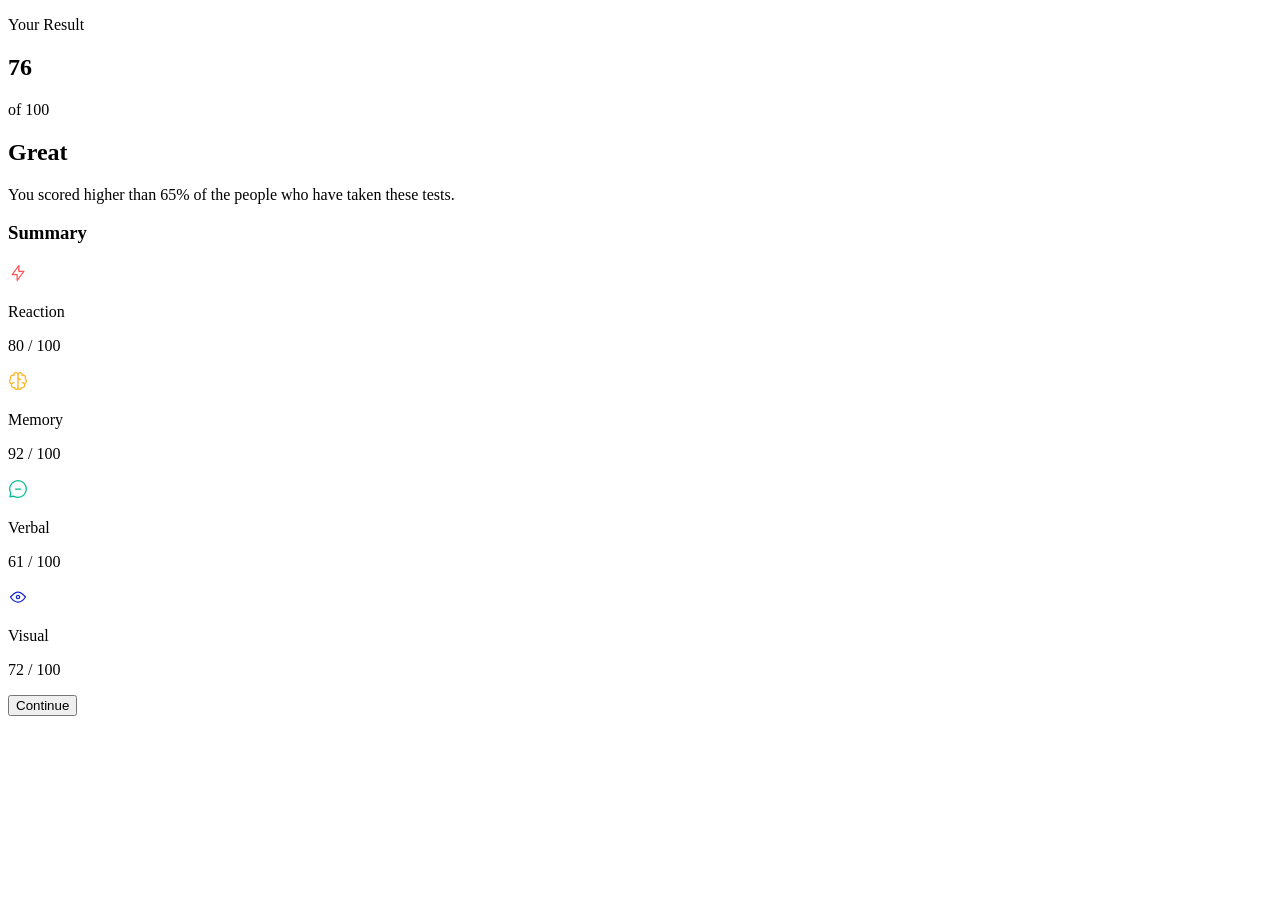
==== Meus arquivos/index.html @ 968757b9 "html quase pronto" ====
<!DOCTYPE html>
<html lang="en">
<head>
    <meta charset="UTF-8">
    <meta http-equiv="X-UA-Compatible" content="IE=edge">
    <meta name="viewport" content="width=device-width, initial-scale=1.0">
    <link rel="icon" type="image/png" sizes="32x32" href="favicon-32x32.png">
    <link rel="stylesheet" href="index.css">
    <title>Frontend Mentor | Results summary component</title>
</head>
<body>
    <main>
        <section>
            <div>
                <p>Your Result</p>
                <h1>76</h1>
                <p>of 100</p>
                <h2>Great</h2>
                <p>You scored higher than 65% of the people who have taken these tests.</p>
            </div>
        </section>
        <section>
            <div>
                <h3>Summary</h3>
                
                <svg xmlns="http://www.w3.org/2000/svg" width="20" height="20" fill="none" viewBox="0 0 20 20"><path stroke="#F55" stroke-linecap="round" stroke-linejoin="round" stroke-width="1.25" d="M10.833 8.333V2.5l-6.666 9.167h5V17.5l6.666-9.167h-5Z"/></svg>
                <p>Reaction</p>
                <p>80 / 100</p>
                
                <svg xmlns="http://www.w3.org/2000/svg" width="20" height="20" fill="none" viewBox="0 0 20 20"><path stroke="#FFB21E" stroke-linecap="round" stroke-linejoin="round" stroke-width="1.25" d="M5.833 11.667a2.5 2.5 0 1 0 .834 4.858"/><path stroke="#FFB21E" stroke-linecap="round" stroke-linejoin="round" stroke-width="1.25" d="M3.553 13.004a3.333 3.333 0 0 1-.728-5.53m.025-.067a2.083 2.083 0 0 1 2.983-2.824m.199.054A2.083 2.083 0 1 1 10 3.75v12.917a1.667 1.667 0 0 1-3.333 0M10 5.833a2.5 2.5 0 0 0 2.5 2.5m1.667 3.334a2.5 2.5 0 1 1-.834 4.858"/><path stroke="#FFB21E" stroke-linecap="round" stroke-linejoin="round" stroke-width="1.25" d="M16.447 13.004a3.334 3.334 0 0 0 .728-5.53m-.025-.067a2.083 2.083 0 0 0-2.983-2.824M10 3.75a2.085 2.085 0 0 1 2.538-2.033 2.084 2.084 0 0 1 1.43 2.92m-.635 12.03a1.667 1.667 0 0 1-3.333 0"/></svg>
                <p>Memory</p>
                <p>92 / 100</p>
                
                <svg xmlns="http://www.w3.org/2000/svg" width="20" height="20" fill="none" viewBox="0 0 20 20"><path stroke="#00BB8F" stroke-linecap="round" stroke-linejoin="round" stroke-width="1.25" d="M7.5 10h5M10 18.333A8.333 8.333 0 1 0 1.667 10c0 1.518.406 2.942 1.115 4.167l-.699 3.75 3.75-.699A8.295 8.295 0 0 0 10 18.333Z"/></svg>
                <p>Verbal</p>
                <p>61 / 100</p>
                
                <svg xmlns="http://www.w3.org/2000/svg" width="20" height="20" fill="none" viewBox="0 0 20 20"><path stroke="#1125D6" stroke-linecap="round" stroke-linejoin="round" stroke-width="1.25" d="M10 11.667a1.667 1.667 0 1 0 0-3.334 1.667 1.667 0 0 0 0 3.334Z"/><path stroke="#1125D6" stroke-linecap="round" stroke-linejoin="round" stroke-width="1.25" d="M17.5 10c-1.574 2.492-4.402 5-7.5 5s-5.926-2.508-7.5-5C4.416 7.632 6.66 5 10 5s5.584 2.632 7.5 5Z"/></svg>
                <p>Visual</p>
                <p>72 / 100</p>

                <button>Continue</button>
            </div>
        </section>
    </main>
    
</body>


</html>
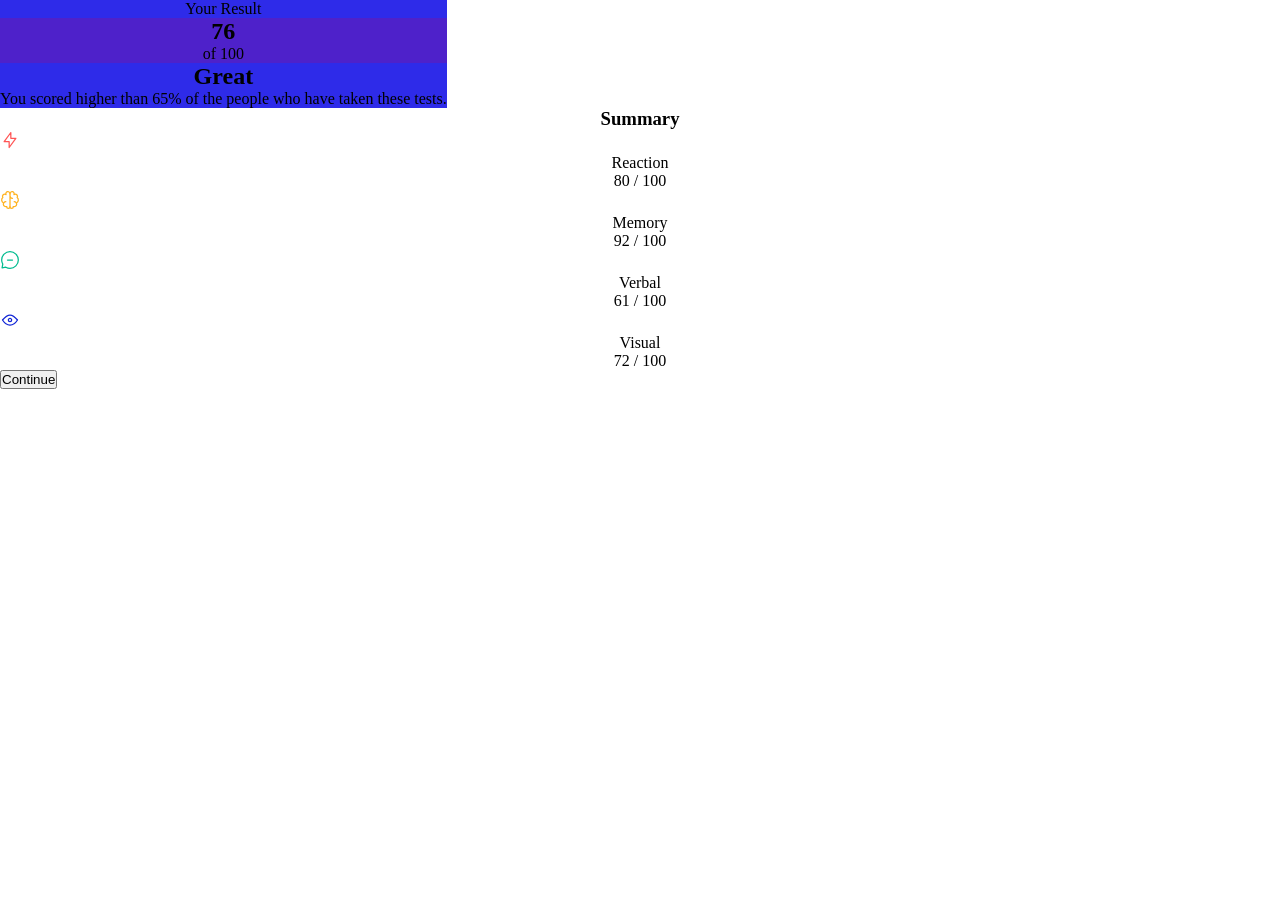
==== commit b195fb7d: "css" ====
--- a/Meus arquivos/index.html
+++ b/Meus arquivos/index.html
@@ -11,10 +11,12 @@
 <body>
     <main>
         <section>
-            <div>
+            <div class="azul">
                 <p>Your Result</p>
+                <div class="bola">
                 <h1>76</h1>
                 <p>of 100</p>
+                </div>
                 <h2>Great</h2>
                 <p>You scored higher than 65% of the people who have taken these tests.</p>
             </div>
--- a/Meus arquivos/index.css
+++ b/Meus arquivos/index.css
@@ -0,0 +1,22 @@
+* {
+    margin: 0;
+    padding: 0;
+    box-sizing: border-box;
+}
+
+.azul {
+    background-color: hsl(241, 81%, 54%);
+    display: inline-block;
+    left: 50%;
+    right: 50%;
+
+}
+
+.bola {
+    background-color: hsla(256, 72%, 46%, 1)
+}
+
+p, h1, h2, h3 {
+    text-align: center;
+}
+
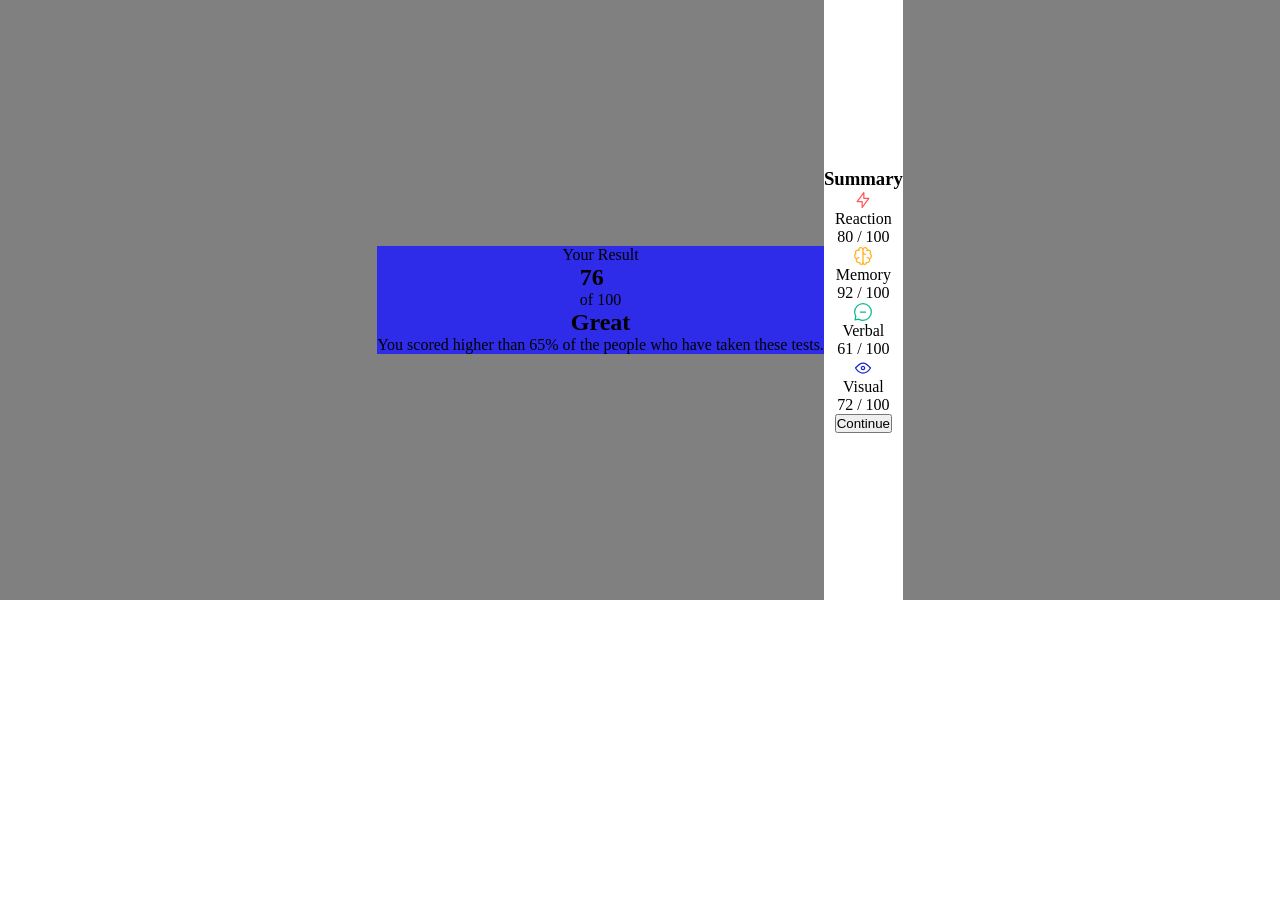
==== commit b1818175: "css organizado" ====
--- a/Meus arquivos/index.html
+++ b/Meus arquivos/index.html
@@ -9,9 +9,9 @@
     <title>Frontend Mentor | Results summary component</title>
 </head>
 <body>
-    <main>
+    <main class="principal">
         <section>
-            <div class="azul">
+            <div class="container">
                 <p>Your Result</p>
                 <div class="bola">
                 <h1>76</h1>
@@ -22,7 +22,7 @@
             </div>
         </section>
         <section>
-            <div>
+            <div class="conteudo">
                 <h3>Summary</h3>
                 
                 <svg xmlns="http://www.w3.org/2000/svg" width="20" height="20" fill="none" viewBox="0 0 20 20"><path stroke="#F55" stroke-linecap="round" stroke-linejoin="round" stroke-width="1.25" d="M10.833 8.333V2.5l-6.666 9.167h5V17.5l6.666-9.167h-5Z"/></svg>
--- a/Meus arquivos/index.css
+++ b/Meus arquivos/index.css
@@ -4,19 +4,32 @@
     box-sizing: border-box;
 }
 
-.azul {
-    background-color: hsl(241, 81%, 54%);
-    display: inline-block;
-    left: 50%;
-    right: 50%;
+.principal {
+    display: flex;
+    flex-direction: row;
+    justify-content: center;
+    align-items: center;
+    background-color: gray;
 
 }
 
-.bola {
-    background-color: hsla(256, 72%, 46%, 1)
+.container {
+    display: flex;
+    flex-direction: column;
+    justify-content: center;
+    align-items: center;
+    background-color: hsl(241, 81%, 54%);
+    
+
 }
 
-p, h1, h2, h3 {
-    text-align: center;
+.conteudo {
+    display: flex;
+    flex-direction: column;
+    justify-content: center;
+    align-items: center;
+    height: 600px;
+    background-color: white;
+
 }
 
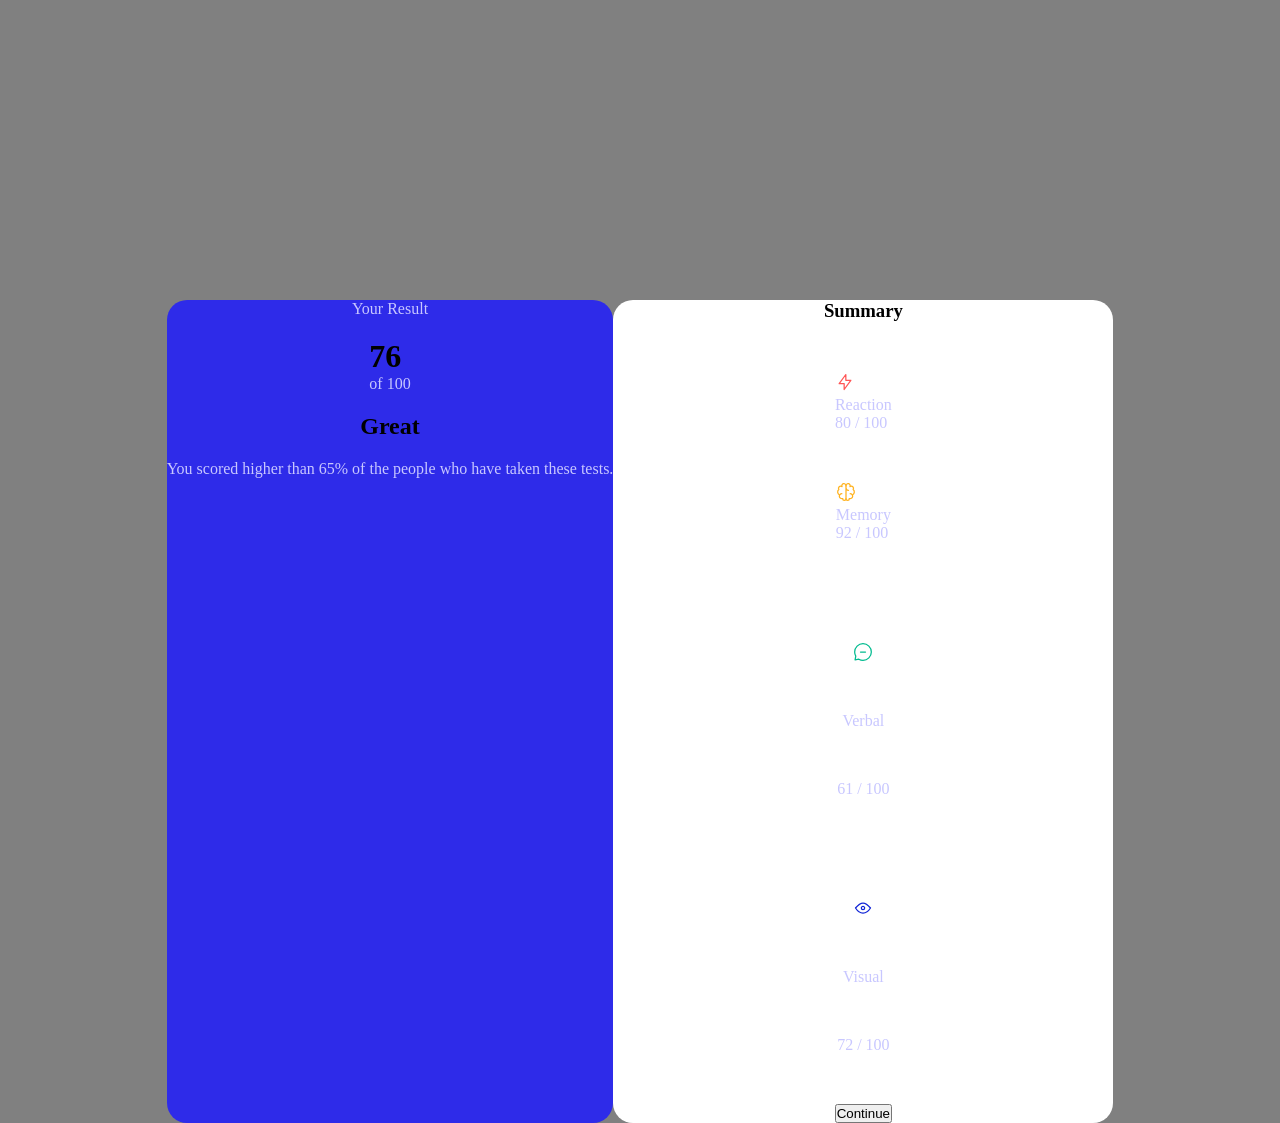
==== commit d7a0eb57: "organizar pra continuar progamação" ====
--- a/Meus arquivos/index.html
+++ b/Meus arquivos/index.html
@@ -8,9 +8,8 @@
     <link rel="stylesheet" href="index.css">
     <title>Frontend Mentor | Results summary component</title>
 </head>
-<body>
-    <main class="principal">
-        <section>
+<body class="principal">
+        
             <div class="container">
                 <p>Your Result</p>
                 <div class="bola">
@@ -20,31 +19,35 @@
                 <h2>Great</h2>
                 <p>You scored higher than 65% of the people who have taken these tests.</p>
             </div>
-        </section>
-        <section>
+        
             <div class="conteudo">
                 <h3>Summary</h3>
-                
+                <section class="itens">
                 <svg xmlns="http://www.w3.org/2000/svg" width="20" height="20" fill="none" viewBox="0 0 20 20"><path stroke="#F55" stroke-linecap="round" stroke-linejoin="round" stroke-width="1.25" d="M10.833 8.333V2.5l-6.666 9.167h5V17.5l6.666-9.167h-5Z"/></svg>
                 <p>Reaction</p>
                 <p>80 / 100</p>
-                
+                 </section>
+                 <section class="itens">
                 <svg xmlns="http://www.w3.org/2000/svg" width="20" height="20" fill="none" viewBox="0 0 20 20"><path stroke="#FFB21E" stroke-linecap="round" stroke-linejoin="round" stroke-width="1.25" d="M5.833 11.667a2.5 2.5 0 1 0 .834 4.858"/><path stroke="#FFB21E" stroke-linecap="round" stroke-linejoin="round" stroke-width="1.25" d="M3.553 13.004a3.333 3.333 0 0 1-.728-5.53m.025-.067a2.083 2.083 0 0 1 2.983-2.824m.199.054A2.083 2.083 0 1 1 10 3.75v12.917a1.667 1.667 0 0 1-3.333 0M10 5.833a2.5 2.5 0 0 0 2.5 2.5m1.667 3.334a2.5 2.5 0 1 1-.834 4.858"/><path stroke="#FFB21E" stroke-linecap="round" stroke-linejoin="round" stroke-width="1.25" d="M16.447 13.004a3.334 3.334 0 0 0 .728-5.53m-.025-.067a2.083 2.083 0 0 0-2.983-2.824M10 3.75a2.085 2.085 0 0 1 2.538-2.033 2.084 2.084 0 0 1 1.43 2.92m-.635 12.03a1.667 1.667 0 0 1-3.333 0"/></svg>
                 <p>Memory</p>
                 <p>92 / 100</p>
+                </section>
                 
+                <section class="itens"></section>
                 <svg xmlns="http://www.w3.org/2000/svg" width="20" height="20" fill="none" viewBox="0 0 20 20"><path stroke="#00BB8F" stroke-linecap="round" stroke-linejoin="round" stroke-width="1.25" d="M7.5 10h5M10 18.333A8.333 8.333 0 1 0 1.667 10c0 1.518.406 2.942 1.115 4.167l-.699 3.75 3.75-.699A8.295 8.295 0 0 0 10 18.333Z"/></svg>
                 <p>Verbal</p>
                 <p>61 / 100</p>
+                </section>
                 
+                <section class="itens"></section>
                 <svg xmlns="http://www.w3.org/2000/svg" width="20" height="20" fill="none" viewBox="0 0 20 20"><path stroke="#1125D6" stroke-linecap="round" stroke-linejoin="round" stroke-width="1.25" d="M10 11.667a1.667 1.667 0 1 0 0-3.334 1.667 1.667 0 0 0 0 3.334Z"/><path stroke="#1125D6" stroke-linecap="round" stroke-linejoin="round" stroke-width="1.25" d="M17.5 10c-1.574 2.492-4.402 5-7.5 5s-5.926-2.508-7.5-5C4.416 7.632 6.66 5 10 5s5.584 2.632 7.5 5Z"/></svg>
                 <p>Visual</p>
                 <p>72 / 100</p>
+                </section>
 
                 <button>Continue</button>
             </div>
-        </section>
-    </main>
+       
     
 </body>
 
--- a/Meus arquivos/index.css
+++ b/Meus arquivos/index.css
@@ -8,17 +8,17 @@
     display: flex;
     flex-direction: row;
     justify-content: center;
-    align-items: center;
     background-color: gray;
-
+    margin-top: 300px;   
 }
 
 .container {
     display: flex;
     flex-direction: column;
-    justify-content: center;
     align-items: center;
     background-color: hsl(241, 81%, 54%);
+    border-radius: 20px;
+    gap: 20px;
     
 
 }
@@ -26,10 +26,19 @@
 .conteudo {
     display: flex;
     flex-direction: column;
-    justify-content: center;
     align-items: center;
-    height: 600px;
     background-color: white;
+    border-radius: 20px;
+    gap: 50px;
+    width: 500px;
 
 }
 
+p {
+    color: hsl(241, 100%, 89%);    
+}
+
+
+.itens {
+    flex: row;
+}
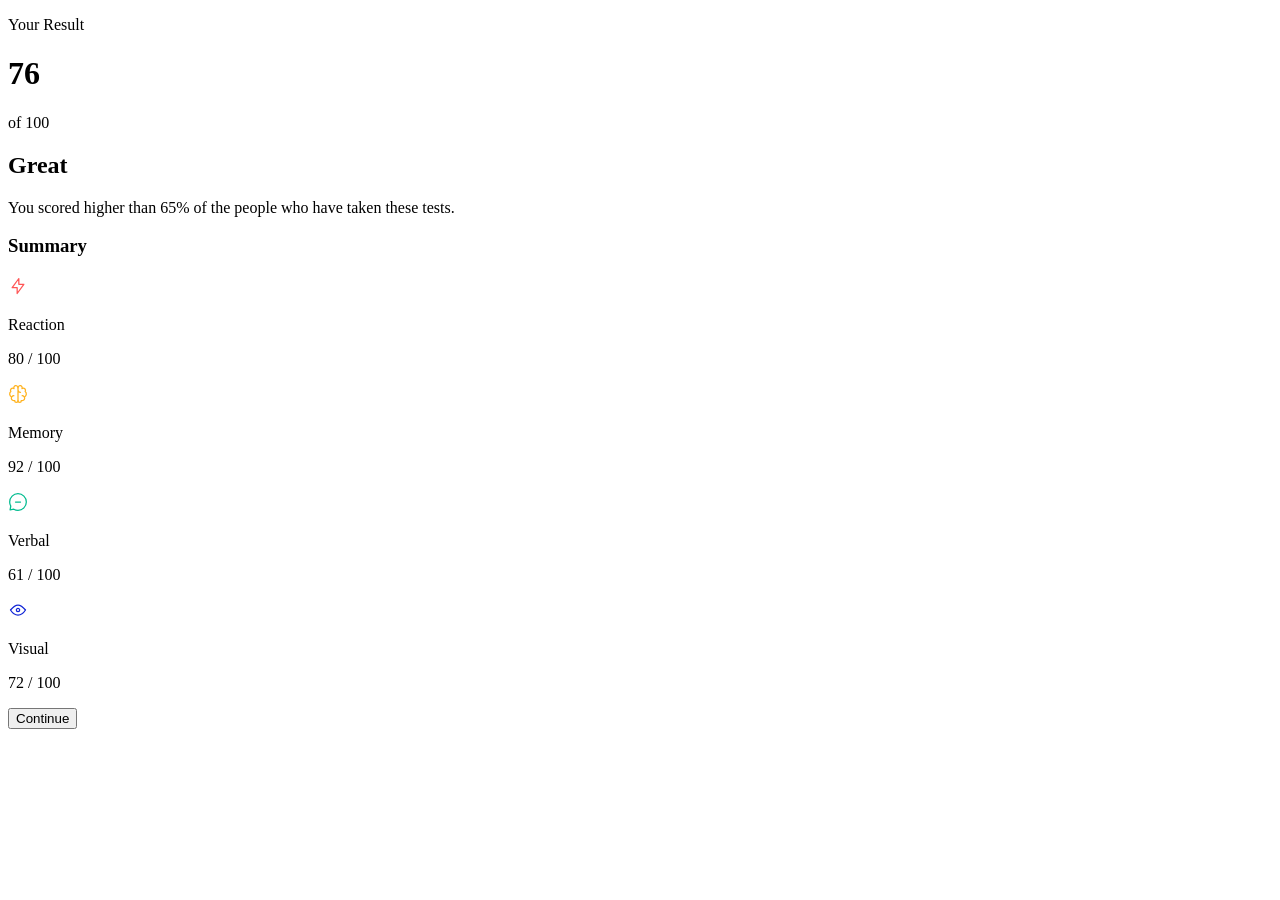
==== commit 9cbec196: "Html arrumado Arrumei todo o html e coloquei a classe dos principais elementos" ====
--- a/Meus arquivos/index.html
+++ b/Meus arquivos/index.html
@@ -8,47 +8,62 @@
     <link rel="stylesheet" href="index.css">
     <title>Frontend Mentor | Results summary component</title>
 </head>
-<body class="principal">
-        
-            <div class="container">
-                <p>Your Result</p>
-                <div class="bola">
+<body class="corpo">
+
+    <main class="principal">
+
+        <div class="resultado">
+
+            <p>Your Result</p>
+            
+            <div class="score">
                 <h1>76</h1>
                 <p>of 100</p>
-                </div>
-                <h2>Great</h2>
-                <p>You scored higher than 65% of the people who have taken these tests.</p>
             </div>
+            
+            <h2>Great</h2>
+            <p>You scored higher than 65% of the people who have taken these tests.</p>
         
-            <div class="conteudo">
-                <h3>Summary</h3>
-                <section class="itens">
+        </div>
+
+        <div class="summary">
+
+            <h3>Summary</h3>
+
+            <div class="reaction">
                 <svg xmlns="http://www.w3.org/2000/svg" width="20" height="20" fill="none" viewBox="0 0 20 20"><path stroke="#F55" stroke-linecap="round" stroke-linejoin="round" stroke-width="1.25" d="M10.833 8.333V2.5l-6.666 9.167h5V17.5l6.666-9.167h-5Z"/></svg>
-                <p>Reaction</p>
-                <p>80 / 100</p>
-                 </section>
-                 <section class="itens">
+                    <P>Reaction</P>
+                    <p>80 / 100</p>
+
+            </div>
+
+            <div class="memory">
                 <svg xmlns="http://www.w3.org/2000/svg" width="20" height="20" fill="none" viewBox="0 0 20 20"><path stroke="#FFB21E" stroke-linecap="round" stroke-linejoin="round" stroke-width="1.25" d="M5.833 11.667a2.5 2.5 0 1 0 .834 4.858"/><path stroke="#FFB21E" stroke-linecap="round" stroke-linejoin="round" stroke-width="1.25" d="M3.553 13.004a3.333 3.333 0 0 1-.728-5.53m.025-.067a2.083 2.083 0 0 1 2.983-2.824m.199.054A2.083 2.083 0 1 1 10 3.75v12.917a1.667 1.667 0 0 1-3.333 0M10 5.833a2.5 2.5 0 0 0 2.5 2.5m1.667 3.334a2.5 2.5 0 1 1-.834 4.858"/><path stroke="#FFB21E" stroke-linecap="round" stroke-linejoin="round" stroke-width="1.25" d="M16.447 13.004a3.334 3.334 0 0 0 .728-5.53m-.025-.067a2.083 2.083 0 0 0-2.983-2.824M10 3.75a2.085 2.085 0 0 1 2.538-2.033 2.084 2.084 0 0 1 1.43 2.92m-.635 12.03a1.667 1.667 0 0 1-3.333 0"/></svg>
-                <p>Memory</p>
-                <p>92 / 100</p>
-                </section>
-                
-                <section class="itens"></section>
+                    <P>Memory</P>
+                    <p>92 / 100</p>
+                    
+            </div>
+
+            <div class="verbal">
                 <svg xmlns="http://www.w3.org/2000/svg" width="20" height="20" fill="none" viewBox="0 0 20 20"><path stroke="#00BB8F" stroke-linecap="round" stroke-linejoin="round" stroke-width="1.25" d="M7.5 10h5M10 18.333A8.333 8.333 0 1 0 1.667 10c0 1.518.406 2.942 1.115 4.167l-.699 3.75 3.75-.699A8.295 8.295 0 0 0 10 18.333Z"/></svg>
-                <p>Verbal</p>
-                <p>61 / 100</p>
-                </section>
-                
-                <section class="itens"></section>
+                    <P>Verbal</P>
+                    <p>61 / 100</p>
+                    
+            </div>
+
+            <div class="visual">
                 <svg xmlns="http://www.w3.org/2000/svg" width="20" height="20" fill="none" viewBox="0 0 20 20"><path stroke="#1125D6" stroke-linecap="round" stroke-linejoin="round" stroke-width="1.25" d="M10 11.667a1.667 1.667 0 1 0 0-3.334 1.667 1.667 0 0 0 0 3.334Z"/><path stroke="#1125D6" stroke-linecap="round" stroke-linejoin="round" stroke-width="1.25" d="M17.5 10c-1.574 2.492-4.402 5-7.5 5s-5.926-2.508-7.5-5C4.416 7.632 6.66 5 10 5s5.584 2.632 7.5 5Z"/></svg>
-                <p>Visual</p>
-                <p>72 / 100</p>
-                </section>
+                    <P>Visual</P>
+                    <p>72 / 100</p>
+                    
+            </div>
 
-                <button>Continue</button>
-            </div>
-       
-    
+            <button class="botão">Continue</button>
+
+        </div>
+
+    </main>
+
 </body>
 
 
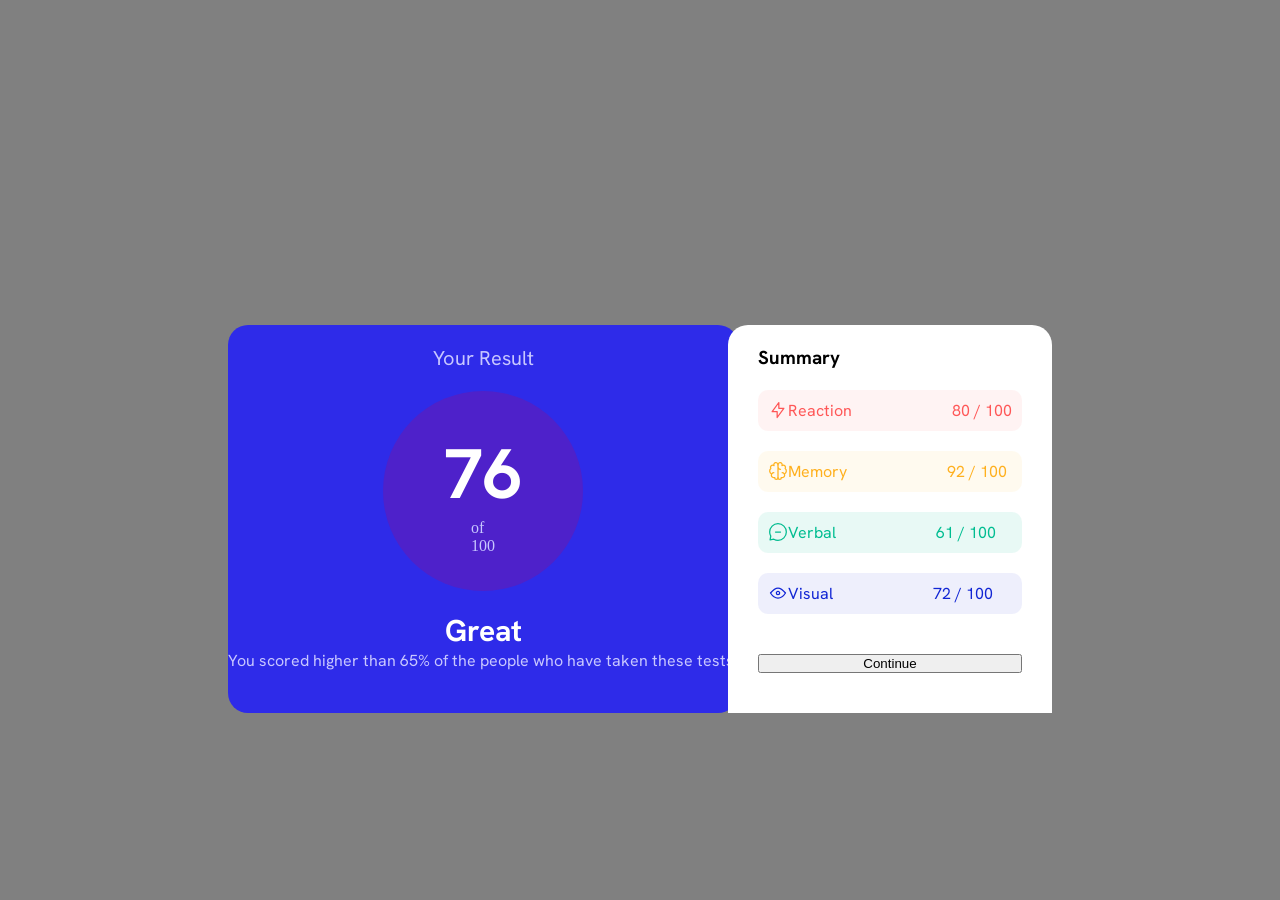
==== commit 8aa2657e: "save mais o menos" ====
--- a/Meus arquivos/index.html
+++ b/Meus arquivos/index.html
@@ -6,6 +6,10 @@
     <meta name="viewport" content="width=device-width, initial-scale=1.0">
     <link rel="icon" type="image/png" sizes="32x32" href="favicon-32x32.png">
     <link rel="stylesheet" href="index.css">
+    <link rel="preconnect" href="https://fonts.googleapis.com">
+<link rel="preconnect" href="https://fonts.gstatic.com" crossorigin>
+<link href="https://fonts.googleapis.com/css2?family=Hanken+Grotesk:wght@700&display=swap" rel="stylesheet">
+
     <title>Frontend Mentor | Results summary component</title>
 </head>
 <body class="corpo">
@@ -14,15 +18,15 @@
 
         <div class="resultado">
 
-            <p>Your Result</p>
+            <p class="your">Your Result</p>
             
             <div class="score">
                 <h1>76</h1>
-                <p>of 100</p>
+                <p class="ponto">of 100</p>
             </div>
             
             <h2>Great</h2>
-            <p>You scored higher than 65% of the people who have taken these tests.</p>
+            <p class="texto">You scored higher than 65% of the people who have taken these tests.</p>
         
         </div>
 
@@ -30,30 +34,30 @@
 
             <h3>Summary</h3>
 
-            <div class="reaction">
+            <div class="itens" id="reaction">
                 <svg xmlns="http://www.w3.org/2000/svg" width="20" height="20" fill="none" viewBox="0 0 20 20"><path stroke="#F55" stroke-linecap="round" stroke-linejoin="round" stroke-width="1.25" d="M10.833 8.333V2.5l-6.666 9.167h5V17.5l6.666-9.167h-5Z"/></svg>
-                    <P>Reaction</P>
+                    <P class="item">Reaction</P>
                     <p>80 / 100</p>
 
             </div>
 
-            <div class="memory">
+            <div class="itens" id="memory">
                 <svg xmlns="http://www.w3.org/2000/svg" width="20" height="20" fill="none" viewBox="0 0 20 20"><path stroke="#FFB21E" stroke-linecap="round" stroke-linejoin="round" stroke-width="1.25" d="M5.833 11.667a2.5 2.5 0 1 0 .834 4.858"/><path stroke="#FFB21E" stroke-linecap="round" stroke-linejoin="round" stroke-width="1.25" d="M3.553 13.004a3.333 3.333 0 0 1-.728-5.53m.025-.067a2.083 2.083 0 0 1 2.983-2.824m.199.054A2.083 2.083 0 1 1 10 3.75v12.917a1.667 1.667 0 0 1-3.333 0M10 5.833a2.5 2.5 0 0 0 2.5 2.5m1.667 3.334a2.5 2.5 0 1 1-.834 4.858"/><path stroke="#FFB21E" stroke-linecap="round" stroke-linejoin="round" stroke-width="1.25" d="M16.447 13.004a3.334 3.334 0 0 0 .728-5.53m-.025-.067a2.083 2.083 0 0 0-2.983-2.824M10 3.75a2.085 2.085 0 0 1 2.538-2.033 2.084 2.084 0 0 1 1.43 2.92m-.635 12.03a1.667 1.667 0 0 1-3.333 0"/></svg>
-                    <P>Memory</P>
+                    <P class="item">Memory</P>
                     <p>92 / 100</p>
                     
             </div>
 
-            <div class="verbal">
+            <div class="itens" id="verbal">
                 <svg xmlns="http://www.w3.org/2000/svg" width="20" height="20" fill="none" viewBox="0 0 20 20"><path stroke="#00BB8F" stroke-linecap="round" stroke-linejoin="round" stroke-width="1.25" d="M7.5 10h5M10 18.333A8.333 8.333 0 1 0 1.667 10c0 1.518.406 2.942 1.115 4.167l-.699 3.75 3.75-.699A8.295 8.295 0 0 0 10 18.333Z"/></svg>
-                    <P>Verbal</P>
+                    <P class="item">Verbal</P>
                     <p>61 / 100</p>
                     
             </div>
 
-            <div class="visual">
+            <div class="itens" id="visual">
                 <svg xmlns="http://www.w3.org/2000/svg" width="20" height="20" fill="none" viewBox="0 0 20 20"><path stroke="#1125D6" stroke-linecap="round" stroke-linejoin="round" stroke-width="1.25" d="M10 11.667a1.667 1.667 0 1 0 0-3.334 1.667 1.667 0 0 0 0 3.334Z"/><path stroke="#1125D6" stroke-linecap="round" stroke-linejoin="round" stroke-width="1.25" d="M17.5 10c-1.574 2.492-4.402 5-7.5 5s-5.926-2.508-7.5-5C4.416 7.632 6.66 5 10 5s5.584 2.632 7.5 5Z"/></svg>
-                    <P>Visual</P>
+                    <P class="item">Visual</P>
                     <p>72 / 100</p>
                     
             </div>
--- a/Meus arquivos/index.css
+++ b/Meus arquivos/index.css
@@ -0,0 +1,124 @@
+* {
+    margin: 0;
+    padding: 0;
+    box-sizing: border-box;
+}
+
+.corpo {
+    background-color: gray;
+}
+
+.principal {
+    display: flex;
+    flex-direction: row;
+    justify-content: center;
+    margin-top: 325px;
+
+}
+
+.resultado {
+    background-color: hsl(241, 81%, 54%);
+    display: flex;
+    flex-direction: column;
+    align-items: center;
+    border-radius: 20px;
+    margin-right: -10px;
+
+}
+
+.score {
+    background-color: hsla(256, 72%, 46%, 1);
+    padding: 100px;
+    border-radius: 100%;
+    height: 100px;
+    width:10px;
+    display: flex;
+    flex-direction: column;
+    align-items: center;
+    justify-content: center;
+    margin-bottom: 20px;
+}
+
+.summary {
+    background-color: white;
+    display: flex;
+    flex-direction: column;
+    justify-content: flex-start;
+    border-top-left-radius: 20px;
+    border-top-right-radius: 20px;
+    border-bottom-right-radius: ;
+    padding-left: 30px;
+    padding-right: 30px;
+}
+
+.itens {
+    display: flex;
+    border-radius: 10px;
+    padding: 10px;
+    margin-top: 20px;
+    font-family: 'Hanken Grotesk', sans-serif;
+}
+
+.item {
+    margin-right: 100px;
+}
+
+h3 {
+    margin-top: 20px;
+    font-family: 'Hanken Grotesk', sans-serif;   
+}
+
+#reaction {
+    background-color: hsla(0, 100%, 67%, 0.07);
+    color: hsl(0, 100%, 67%) ;
+}
+#memory {
+    background-color: hsla(39, 100%, 56%, 0.07);
+    color: hsl(39, 100%, 56%);
+}
+
+#verbal {
+    background-color: hsla(166, 100%, 37%, 0.09);
+    color: hsl(166, 100%, 37%);
+}
+
+#visual {
+    background-color: hsla(234, 85%, 45%, 0.07);
+    margin-bottom: 20px;
+    color: hsl(234, 85%, 45%);
+}
+
+button {
+    margin-bottom: 40px;
+    margin-top: 20px;
+}
+
+.your {
+    margin-top: 20px;
+    margin-bottom: 20px;
+    font-size: 20px;
+    font-family: 'Hanken Grotesk', sans-serif; 
+    color: hsl(241, 100%, 89%);
+}
+
+h1 {
+    color: white;
+    font-size: 70px;
+    font-family: 'Hanken Grotesk', sans-serif;
+}
+
+.ponto {
+    color: hsl(241, 100%, 89%);
+}
+
+h2 {
+    color: white;
+    font-family: 'Hanken Grotesk', sans-serif;
+    font-size: 30px;
+}
+
+.texto {
+    color: hsl(241, 100%, 89%);
+    font-family: 'Hanken Grotesk', sans-serif;
+    
+}
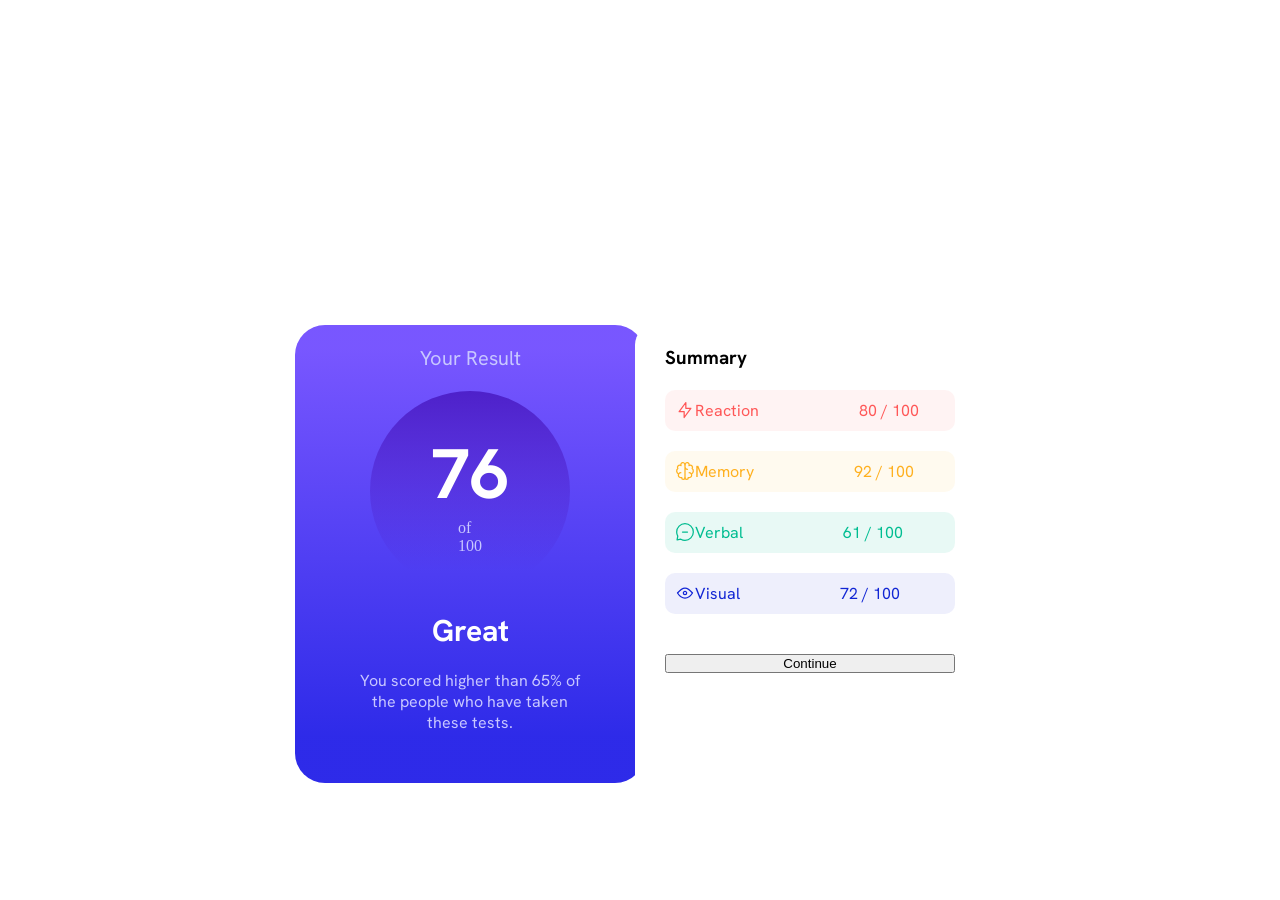
==== commit b12587fb: "save" ====
--- a/Meus arquivos/index.html
+++ b/Meus arquivos/index.html
@@ -6,9 +6,11 @@
     <meta name="viewport" content="width=device-width, initial-scale=1.0">
     <link rel="icon" type="image/png" sizes="32x32" href="favicon-32x32.png">
     <link rel="stylesheet" href="index.css">
+    
+    <!--Fontes-->
     <link rel="preconnect" href="https://fonts.googleapis.com">
 <link rel="preconnect" href="https://fonts.gstatic.com" crossorigin>
-<link href="https://fonts.googleapis.com/css2?family=Hanken+Grotesk:wght@700&display=swap" rel="stylesheet">
+<link href="https://fonts.googleapis.com/css2?family=Hanken+Grotesk:wght@500;700;800&display=swap" rel="stylesheet">
 
     <title>Frontend Mentor | Results summary component</title>
 </head>
--- a/Meus arquivos/index.css
+++ b/Meus arquivos/index.css
@@ -5,7 +5,7 @@
 }
 
 .corpo {
-    background-color: gray;
+    background-color: white;
 }
 
 .principal {
@@ -13,25 +13,29 @@
     flex-direction: row;
     justify-content: center;
     margin-top: 325px;
+    flex-wrap: wrap;
 
 }
 
 .resultado {
-    background-color: hsl(241, 81%, 54%);
+    background-image: linear-gradient( to bottom,hsl(252, 100%, 67%) 5%, hsl(241, 81%, 54%) 90%);
     display: flex;
     flex-direction: column;
     align-items: center;
-    border-radius: 20px;
+    border-radius: 30px;
     margin-right: -10px;
+    width: 350px;
+    padding-left: 60px;
+    padding-right: 60px;
 
 }
 
 .score {
-    background-color: hsla(256, 72%, 46%, 1);
+    background-image: linear-gradient(to bottom,hsla(256, 72%, 46%, 1), hsla(241, 72%, 46%, 0) 90%);
     padding: 100px;
     border-radius: 100%;
     height: 100px;
-    width:10px;
+    width: 100px;
     display: flex;
     flex-direction: column;
     align-items: center;
@@ -46,9 +50,9 @@
     justify-content: flex-start;
     border-top-left-radius: 20px;
     border-top-right-radius: 20px;
-    border-bottom-right-radius: ;
     padding-left: 30px;
     padding-right: 30px;
+    width: 350px;
 }
 
 .itens {
@@ -115,10 +119,13 @@
     color: white;
     font-family: 'Hanken Grotesk', sans-serif;
     font-size: 30px;
+    margin-bottom: 20px;
 }
 
 .texto {
     color: hsl(241, 100%, 89%);
     font-family: 'Hanken Grotesk', sans-serif;
+    text-align: center;
+    margin-bottom: 50px;
     
 }
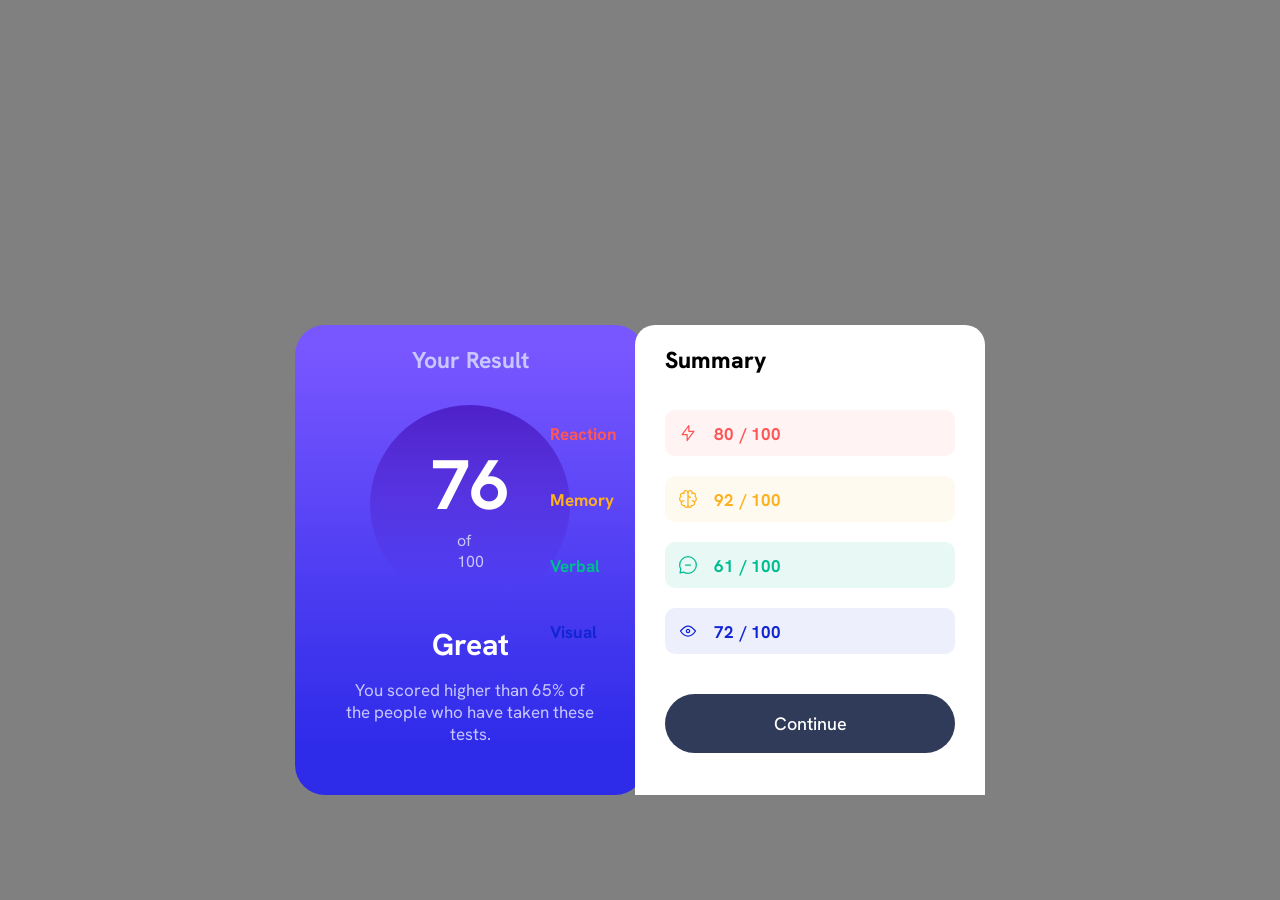
==== commit 88b0c387: "quase" ====
--- a/Meus arquivos/index.html
+++ b/Meus arquivos/index.html
@@ -39,32 +39,32 @@
             <div class="itens" id="reaction">
                 <svg xmlns="http://www.w3.org/2000/svg" width="20" height="20" fill="none" viewBox="0 0 20 20"><path stroke="#F55" stroke-linecap="round" stroke-linejoin="round" stroke-width="1.25" d="M10.833 8.333V2.5l-6.666 9.167h5V17.5l6.666-9.167h-5Z"/></svg>
                     <P class="item">Reaction</P>
-                    <p>80 / 100</p>
+                    <p class="menor">80 </p><p class="number">/ 100</p>
 
             </div>
 
             <div class="itens" id="memory">
                 <svg xmlns="http://www.w3.org/2000/svg" width="20" height="20" fill="none" viewBox="0 0 20 20"><path stroke="#FFB21E" stroke-linecap="round" stroke-linejoin="round" stroke-width="1.25" d="M5.833 11.667a2.5 2.5 0 1 0 .834 4.858"/><path stroke="#FFB21E" stroke-linecap="round" stroke-linejoin="round" stroke-width="1.25" d="M3.553 13.004a3.333 3.333 0 0 1-.728-5.53m.025-.067a2.083 2.083 0 0 1 2.983-2.824m.199.054A2.083 2.083 0 1 1 10 3.75v12.917a1.667 1.667 0 0 1-3.333 0M10 5.833a2.5 2.5 0 0 0 2.5 2.5m1.667 3.334a2.5 2.5 0 1 1-.834 4.858"/><path stroke="#FFB21E" stroke-linecap="round" stroke-linejoin="round" stroke-width="1.25" d="M16.447 13.004a3.334 3.334 0 0 0 .728-5.53m-.025-.067a2.083 2.083 0 0 0-2.983-2.824M10 3.75a2.085 2.085 0 0 1 2.538-2.033 2.084 2.084 0 0 1 1.43 2.92m-.635 12.03a1.667 1.667 0 0 1-3.333 0"/></svg>
                     <P class="item">Memory</P>
-                    <p>92 / 100</p>
+                    <p class="menor">92 </p><p class="number">/ 100</p>
                     
             </div>
 
             <div class="itens" id="verbal">
                 <svg xmlns="http://www.w3.org/2000/svg" width="20" height="20" fill="none" viewBox="0 0 20 20"><path stroke="#00BB8F" stroke-linecap="round" stroke-linejoin="round" stroke-width="1.25" d="M7.5 10h5M10 18.333A8.333 8.333 0 1 0 1.667 10c0 1.518.406 2.942 1.115 4.167l-.699 3.75 3.75-.699A8.295 8.295 0 0 0 10 18.333Z"/></svg>
                     <P class="item">Verbal</P>
-                    <p>61 / 100</p>
+                    <p class="menor">61 </p><p class="number">/ 100</p>
                     
             </div>
 
             <div class="itens" id="visual">
                 <svg xmlns="http://www.w3.org/2000/svg" width="20" height="20" fill="none" viewBox="0 0 20 20"><path stroke="#1125D6" stroke-linecap="round" stroke-linejoin="round" stroke-width="1.25" d="M10 11.667a1.667 1.667 0 1 0 0-3.334 1.667 1.667 0 0 0 0 3.334Z"/><path stroke="#1125D6" stroke-linecap="round" stroke-linejoin="round" stroke-width="1.25" d="M17.5 10c-1.574 2.492-4.402 5-7.5 5s-5.926-2.508-7.5-5C4.416 7.632 6.66 5 10 5s5.584 2.632 7.5 5Z"/></svg>
                     <P class="item">Visual</P>
-                    <p>72 / 100</p>
+                    <p class="menor">72 </p><p class="number">/ 100</p>
                     
             </div>
 
-            <button class="botão">Continue</button>
+            <button>Continue</button>
 
         </div>
 
--- a/Meus arquivos/index.css
+++ b/Meus arquivos/index.css
@@ -2,10 +2,11 @@
     margin: 0;
     padding: 0;
     box-sizing: border-box;
+    font-family: 'Hanken Grotesk', sans-serif;
 }
 
 .corpo {
-    background-color: white;
+    background-color: gray;
 }
 
 .principal {
@@ -25,8 +26,8 @@
     border-radius: 30px;
     margin-right: -10px;
     width: 350px;
-    padding-left: 60px;
-    padding-right: 60px;
+    padding-left: 50px;
+    padding-right: 50px;
 
 }
 
@@ -58,18 +59,34 @@
 .itens {
     display: flex;
     border-radius: 10px;
-    padding: 10px;
+    padding: 13px;
     margin-top: 20px;
-    font-family: 'Hanken Grotesk', sans-serif;
+    font-weight: 700;
+    font-size: 17px;
+}
+
+.number {
+    margin-left: 20px;
+    position: absolute;
+    left: 720px;
+
+}
+
+.menor {
+    position: absolute;
+    left: 714px;
 }
 
 .item {
-    margin-right: 100px;
+    position: absolute;
+    left: 550px;
 }
 
 h3 {
     margin-top: 20px;
-    font-family: 'Hanken Grotesk', sans-serif;   
+    font-weight: 800;
+    font-size: 23px;  
+    margin-bottom: 15px;
 }
 
 #reaction {
@@ -95,13 +112,24 @@
 button {
     margin-bottom: 40px;
     margin-top: 20px;
+    background-color: hsl(224, 30%, 27%);
+    border: none;
+    font-size: 18px;
+    color: white;
+    font-weight: 500;
+    padding: 18px;
+    border-radius: 30px;
+}
+
+button:hover { 
+    background-color: hsl(234, 85%, 45%);
 }
 
 .your {
     margin-top: 20px;
-    margin-bottom: 20px;
-    font-size: 20px;
-    font-family: 'Hanken Grotesk', sans-serif; 
+    margin-bottom: 30px;
+    font-size: 23px;
+    font-weight: 700; 
     color: hsl(241, 100%, 89%);
 }
 
@@ -119,7 +147,7 @@
     color: white;
     font-family: 'Hanken Grotesk', sans-serif;
     font-size: 30px;
-    margin-bottom: 20px;
+    margin-bottom: 15px;
 }
 
 .texto {
@@ -127,5 +155,6 @@
     font-family: 'Hanken Grotesk', sans-serif;
     text-align: center;
     margin-bottom: 50px;
+    font-size: 17px;
     
 }
